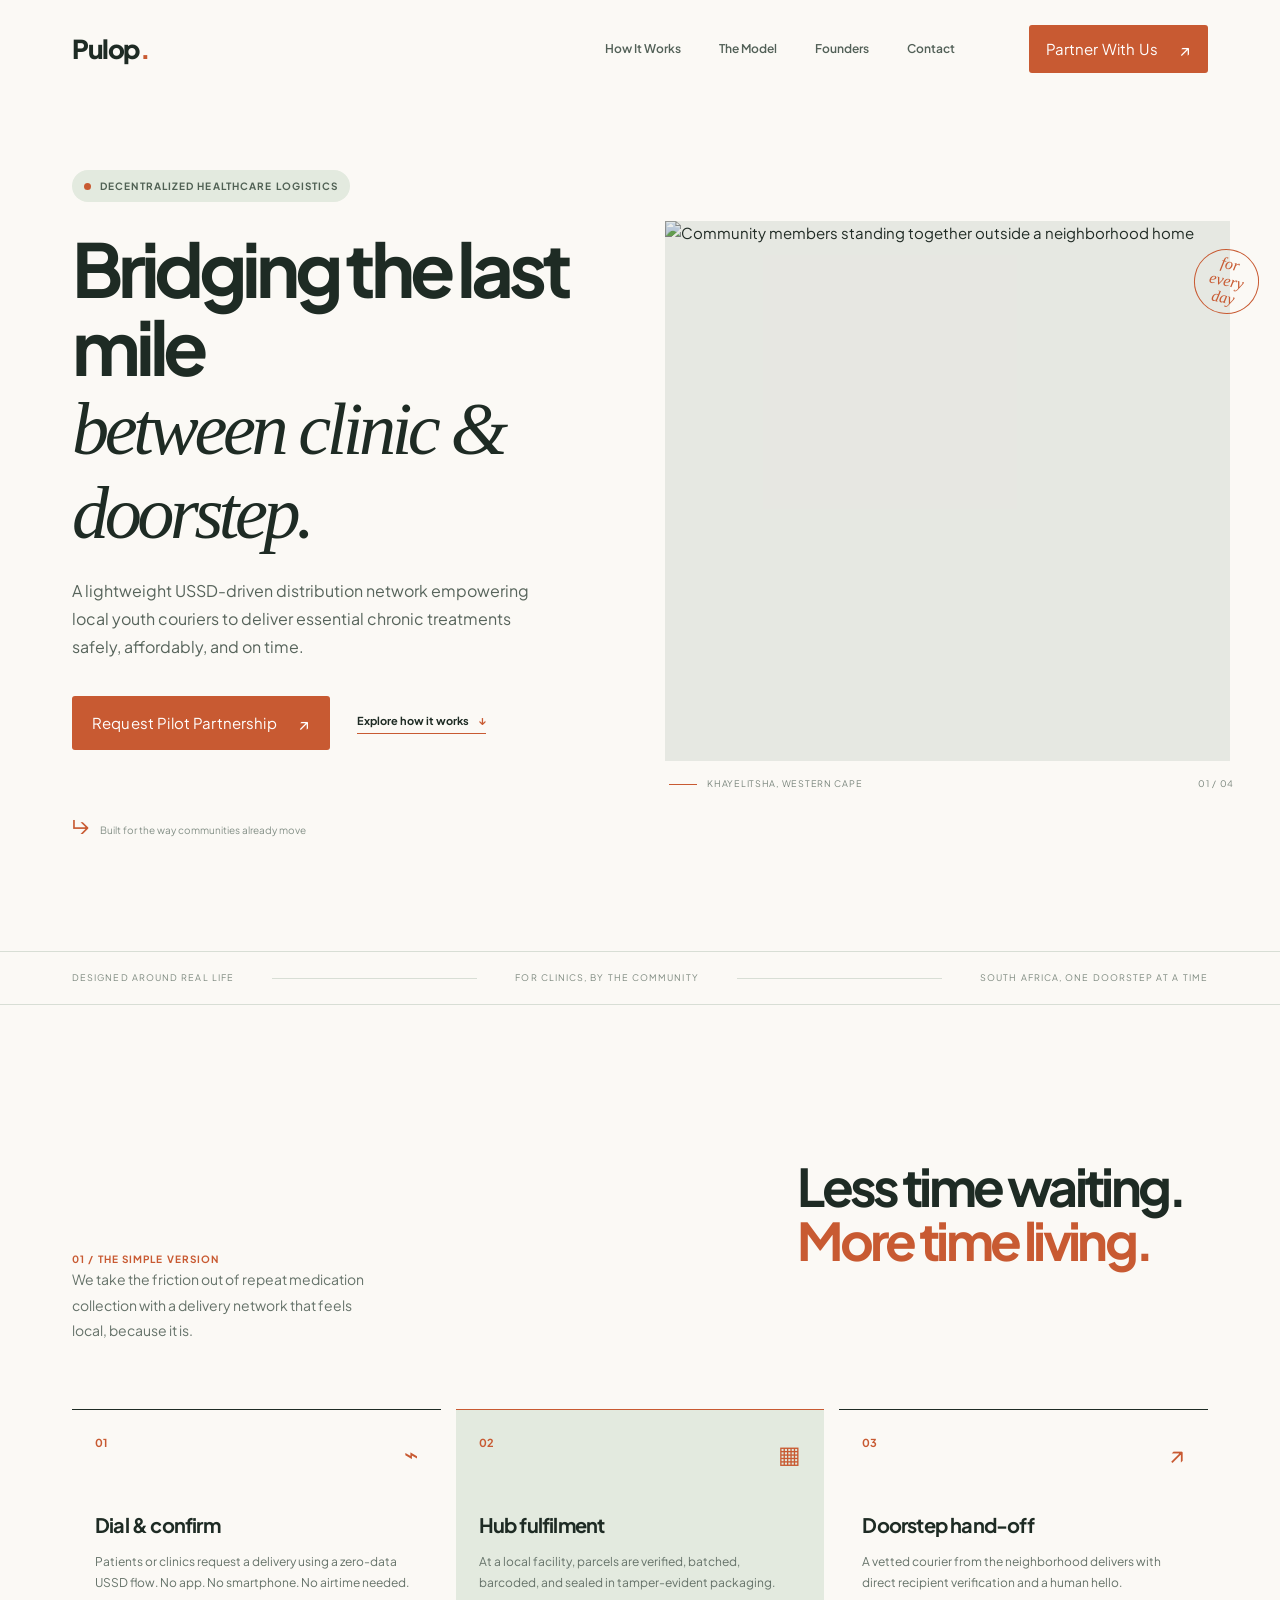
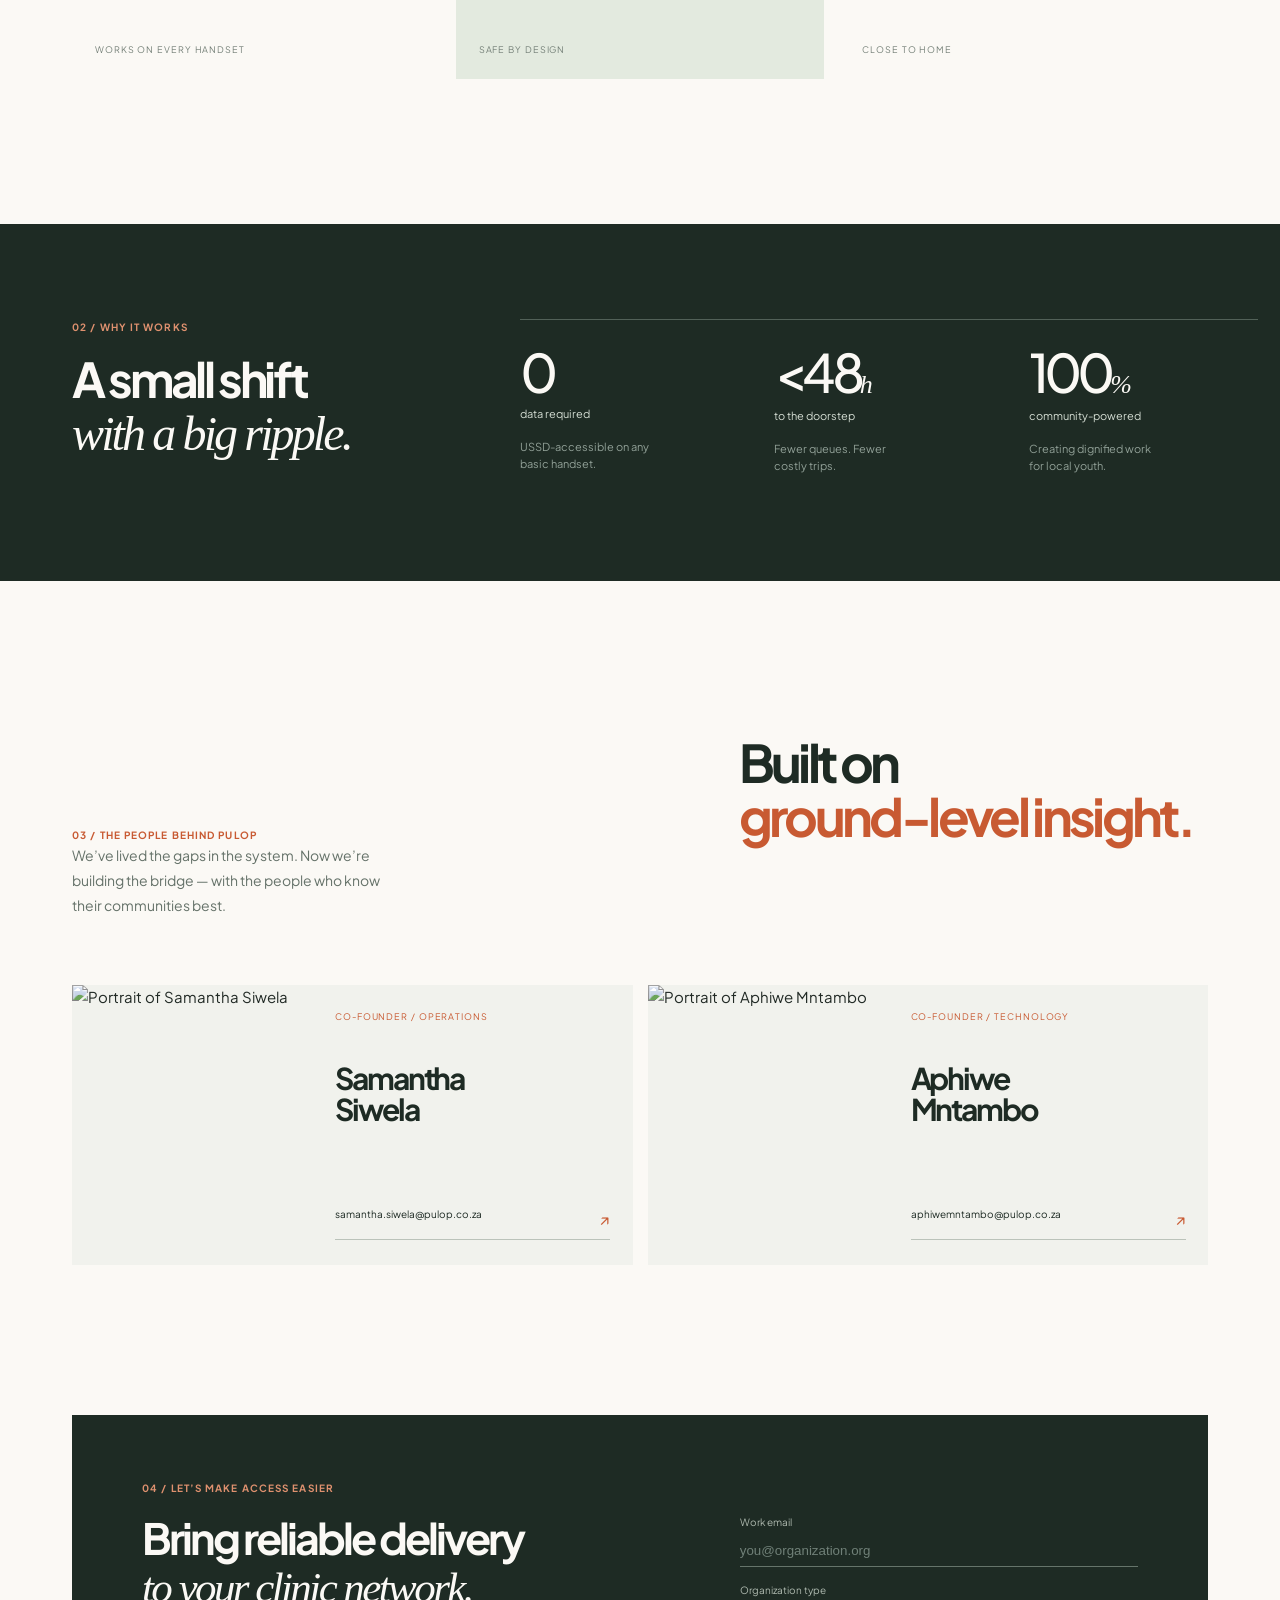
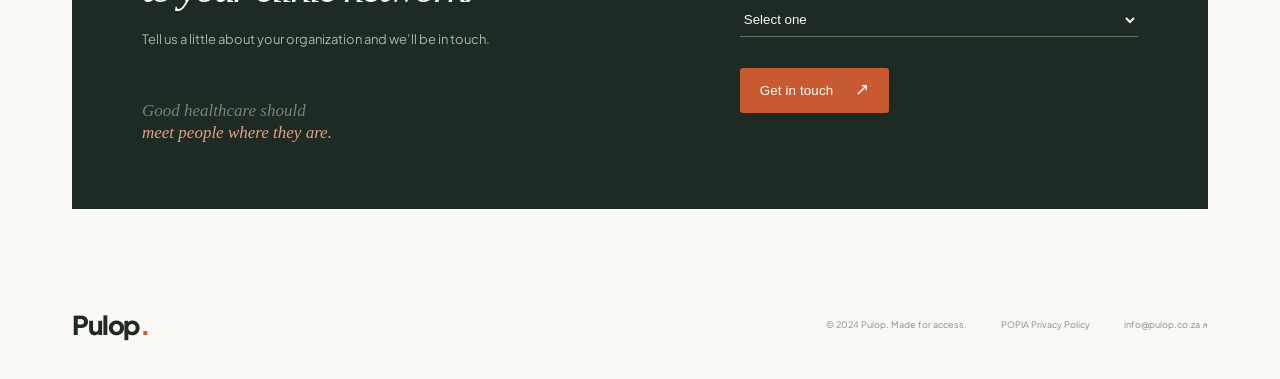
==== index.html @ a61b724c "Add initial HTML, CSS, and JavaScript files for Pulop website" ====
<!doctype html>
<html lang="en">
  <head>
    <meta charset="UTF-8" />
    <meta name="viewport" content="width=device-width, initial-scale=1.0" />
    <meta
      name="description"
      content="Pulop connects clinics and communities with dependable, dignified chronic medication delivery."
    />
    <title>Pulop — Healthcare, all the way home</title>
    <link rel="preconnect" href="https://fonts.googleapis.com" />
    <link rel="preconnect" href="https://fonts.gstatic.com" crossorigin />
    <link
      href="https://fonts.googleapis.com/css2?family=Plus+Jakarta+Sans:wght@400;500;600;700;800&display=swap"
      rel="stylesheet"
    />
    <link rel="stylesheet" href="styles.css" />
    <script src="script.js" defer></script>
  </head>
  <body>
    <header class="site-header">
      <nav class="nav container" aria-label="Main navigation">
        <a class="wordmark" href="#" aria-label="Pulop home">Pulop<span>.</span></a>
        <button class="menu-toggle" type="button" aria-expanded="false" aria-controls="main-menu">
          <span></span><span></span><span></span>
          <span class="sr-only">Open menu</span>
        </button>
        <div class="nav-menu" id="main-menu">
          <div class="nav-links">
            <a href="#how-it-works">How It Works</a>
            <a href="#model">The Model</a>
            <a href="#founders">Founders</a>
            <a href="#contact">Contact</a>
          </div>
          <a class="button button-small" href="#contact">Partner With Us <span aria-hidden="true">↗</span></a>
        </div>
      </nav>
    </header>

    <main>
      <section class="hero container">
        <div class="hero-copy">
          <div class="eyebrow"><span class="eyebrow-dot"></span> Decentralized healthcare logistics</div>
          <h1>Bridging the last mile<br /><em>between clinic &amp; doorstep.</em></h1>
          <p class="hero-lede">
            A lightweight USSD-driven distribution network empowering local youth couriers to deliver essential chronic treatments safely, affordably, and on time.
          </p>
          <div class="hero-actions">
            <a class="button" href="#contact">Request Pilot Partnership <span aria-hidden="true">↗</span></a>
            <a class="text-link" href="#how-it-works">Explore how it works <span aria-hidden="true">↓</span></a>
          </div>
          <div class="hero-note"><span class="hand-drawn-arrow">↳</span> Built for the way communities already move</div>
        </div>
        <div class="hero-image-wrap">
          <div class="hero-image">
            <img
              src="https://images.unsplash.com/photo-1532629345422-7515f3d16bb6?auto=format&fit=crop&w=1200&q=85"
              alt="Community members standing together outside a neighborhood home"
            />
          </div>
          <div class="image-caption"><span class="caption-line"></span> Khayelitsha, Western Cape <span>01 / 04</span></div>
          <div class="stamp" aria-hidden="true">for<br />every<br />day</div>
        </div>
      </section>

      <section class="trust-strip">
        <div class="container trust-inner">
          <span>Designed around real life</span>
          <div class="trust-rule"></div>
          <span>For clinics, by the community</span>
          <div class="trust-rule"></div>
          <span>South Africa, one doorstep at a time</span>
        </div>
      </section>

      <section class="section container" id="how-it-works">
        <div class="section-heading">
          <div class="section-kicker">01 / The simple version</div>
          <h2>Less time waiting.<br /><span>More time living.</span></h2>
          <p>We take the friction out of repeat medication collection with a delivery network that feels local, because it is.</p>
        </div>
        <div class="steps">
          <article class="step-card">
            <div class="step-top"><span class="step-number">01</span><span class="step-symbol">⌁</span></div>
            <h3>Dial &amp; confirm</h3>
            <p>Patients or clinics request a delivery using a zero-data USSD flow. No app. No smartphone. No airtime needed.</p>
            <div class="step-foot">Works on every handset</div>
          </article>
          <article class="step-card step-card-featured">
            <div class="step-top"><span class="step-number">02</span><span class="step-symbol">▦</span></div>
            <h3>Hub fulfilment</h3>
            <p>At a local facility, parcels are verified, batched, barcoded, and sealed in tamper-evident packaging.</p>
            <div class="step-foot">Safe by design</div>
          </article>
          <article class="step-card">
            <div class="step-top"><span class="step-number">03</span><span class="step-symbol">↗</span></div>
            <h3>Doorstep hand-off</h3>
            <p>A vetted courier from the neighborhood delivers with direct recipient verification and a human hello.</p>
            <div class="step-foot">Close to home</div>
          </article>
        </div>
      </section>

      <section class="model-band" id="model">
        <div class="container model-grid">
          <div>
            <div class="section-kicker light-kicker">02 / Why it works</div>
            <h2>A small shift<br /><em>with a big ripple.</em></h2>
          </div>
          <div class="metrics">
            <div class="metric"><strong>0</strong><span>data required</span><p>USSD-accessible on any basic handset.</p></div>
            <div class="metric"><strong>&lt;48<span>h</span></strong><span>to the doorstep</span><p>Fewer queues. Fewer costly trips.</p></div>
            <div class="metric"><strong>100<span>%</span></strong><span>community-powered</span><p>Creating dignified work for local youth.</p></div>
          </div>
        </div>
      </section>

      <section class="section container founders" id="founders">
        <div class="section-heading founders-heading">
          <div class="section-kicker">03 / The people behind Pulop</div>
          <h2>Built on<br /><span>ground-level insight.</span></h2>
          <p>We’ve lived the gaps in the system. Now we’re building the bridge — with the people who know their communities best.</p>
        </div>
        <div class="founder-grid">
          <article class="founder-card">
            <div class="founder-photo"><img src="https://images.unsplash.com/photo-1531123897727-8f129e1688ce?auto=format&fit=crop&w=700&q=85" alt="Portrait of Samantha Siwela" /></div>
            <div class="founder-info"><span class="founder-role">Co-founder / Operations</span><h3>Samantha<br />Siwela</h3><a href="mailto:samantha.siwela@pulop.co.za">samantha.siwela@pulop.co.za <span>↗</span></a></div>
          </article>
          <article class="founder-card">
            <div class="founder-photo"><img src="https://images.unsplash.com/photo-1500648767791-00dcc994a43e?auto=format&fit=crop&w=700&q=85" alt="Portrait of Aphiwe Mntambo" /></div>
            <div class="founder-info"><span class="founder-role">Co-founder / Technology</span><h3>Aphiwe<br />Mntambo</h3><a href="mailto:aphiwemntambo@pulop.co.za">aphiwemntambo@pulop.co.za <span>↗</span></a></div>
          </article>
        </div>
      </section>

      <section class="contact-wrap container" id="contact">
        <div class="contact-card">
          <div class="contact-copy"><div class="section-kicker light-kicker">04 / Let’s make access easier</div><h2>Bring reliable delivery<br /><em>to your clinic network.</em></h2><p>Tell us a little about your organization and we’ll be in touch.</p><div class="contact-aside">Good healthcare should<br /><span>meet people where they are.</span></div></div>
          <form class="inquiry-form">
            <label for="email">Work email</label><input id="email" type="email" placeholder="you@organization.org" required />
            <label for="organization">Organization type</label><select id="organization" required><option value="" disabled selected>Select one</option><option>Public Clinic</option><option>NGO</option><option>Logistics Partner</option></select>
            <button class="button button-light" type="submit">Get in touch <span aria-hidden="true">↗</span></button>
            <p class="form-message" role="status"></p>
          </form>
        </div>
      </section>
    </main>

    <footer class="footer container"><a class="wordmark" href="#">Pulop<span>.</span></a><span>© 2024 Pulop. Made for access.</span><a href="#">POPIA Privacy Policy</a><a href="mailto:info@pulop.co.za">info@pulop.co.za <span aria-hidden="true">↗</span></a></footer>
  </body>
</html>
---- styles.css ----
:root{--linen:#fbf9f5;--forest:#1e2b24;--terracotta:#c85a32;--sage:#e3eadf;--line:#d8ded5;--muted:#657269}*{box-sizing:border-box}html{scroll-behavior:smooth}body{margin:0;background:var(--linen);color:var(--forest);font-family:"Plus Jakarta Sans",sans-serif;font-size:15px;line-height:1.6}a{color:inherit;text-decoration:none}.container{max-width:1200px;margin:auto;padding-left:32px;padding-right:32px}.site-header{padding:25px 0}.nav{display:flex;align-items:center;justify-content:space-between}.wordmark{font-size:26px;font-weight:800;letter-spacing:-1.5px}.wordmark span{color:var(--terracotta)}.nav-menu{display:flex;align-items:center;gap:74px}.nav-links{display:flex;gap:38px;color:#526057;font-size:12px;font-weight:600}.nav-links a:hover,.text-link:hover{color:var(--terracotta)}.button{display:inline-flex;align-items:center;gap:22px;background:var(--terracotta);color:white;border:0;border-radius:3px;padding:15px 20px;font:600 11px inherit;letter-spacing:.01em;cursor:pointer}.button span{font-size:17px;line-height:0}.button-small{padding:12px 17px}.menu-toggle{display:none;background:0;border:0}.hero{display:grid;grid-template-columns:48% 52%;padding-top:72px;padding-bottom:108px;gap:48px;align-items:center}.eyebrow,.section-kicker{color:var(--terracotta);font-size:10px;font-weight:700;letter-spacing:.11em;text-transform:uppercase}.eyebrow{display:inline-flex;align-items:center;gap:9px;background:var(--sage);padding:8px 12px;border-radius:30px;color:#506154}.eyebrow-dot{width:7px;height:7px;background:var(--terracotta);border-radius:50%}h1,h2,h3,p{margin-top:0}h1{font-size:clamp(48px,5.8vw,78px);line-height:1.05;letter-spacing:-.07em;margin:27px 0 24px;font-weight:700}h1 em,h2 em{font-family:Georgia,serif;font-weight:400;letter-spacing:-.06em}.hero-lede{max-width:480px;color:#57645b;font-size:16px;line-height:1.75}.hero-actions{display:flex;align-items:center;gap:27px;margin-top:35px}.text-link{font-size:11px;font-weight:700;border-bottom:1px solid var(--terracotta);padding-bottom:3px}.text-link span{color:var(--terracotta);margin-left:7px}.hero-note{font-size:10px;color:#849087;margin-top:58px}.hand-drawn-arrow{color:var(--terracotta);font-size:22px;margin-right:8px}.hero-image-wrap{position:relative;padding:0 26px 30px 0}.hero-image{height:540px;overflow:hidden}.hero-image img{height:100%;width:100%;object-fit:cover;filter:saturate(.7)}.hero-image:after{content:"";position:absolute;inset:0 26px 30px 0;background:rgba(27,54,36,.09)}.image-caption{position:absolute;bottom:0;left:4px;right:22px;display:flex;align-items:center;gap:10px;font-size:9px;text-transform:uppercase;letter-spacing:.08em;color:#79857c}.image-caption span:last-child{margin-left:auto}.caption-line{width:28px;height:1px;background:var(--terracotta)}.stamp{position:absolute;right:-3px;top:28px;color:var(--terracotta);font:italic 16px Georgia;line-height:1.05;border:1px solid var(--terracotta);border-radius:50%;width:65px;height:65px;display:grid;place-content:center;text-align:center;transform:rotate(12deg)}.trust-strip{border-top:1px solid var(--line);border-bottom:1px solid var(--line);padding:19px 0;color:#7d897f;font-size:9px;text-transform:uppercase;letter-spacing:.12em}.trust-inner{display:flex;justify-content:space-between;align-items:center}.trust-rule{height:1px;background:var(--line);width:18%}.section{padding-top:140px;padding-bottom:145px}.section-heading{display:grid;grid-template-columns:1.1fr .7fr;column-gap:80px;align-items:end;margin-bottom:66px}.section-heading h2{font-size:52px;letter-spacing:-.07em;line-height:1.04;margin:14px 0 0}.section-heading h2 span{color:var(--terracotta)}.section-heading p{color:var(--muted);font-size:14px;line-height:1.8;max-width:310px;margin:0}.steps{display:grid;grid-template-columns:repeat(3,1fr);gap:15px}.step-card{border-top:1px solid var(--forest);padding:24px 23px 22px;min-height:270px;display:flex;flex-direction:column}.step-card-featured{background:var(--sage);border-top-color:var(--terracotta)}.step-top{display:flex;justify-content:space-between;color:var(--terracotta);font-size:11px;font-weight:700}.step-symbol{font-size:24px;font-weight:400}.step-card h3{font-size:20px;letter-spacing:-.04em;margin:37px 0 11px}.step-card p{font-size:12px;color:var(--muted);line-height:1.7;margin-bottom:20px}.step-foot{font-size:9px;text-transform:uppercase;letter-spacing:.1em;color:#758078;margin-top:auto}.model-band{background:var(--forest);color:var(--linen);padding:95px 0}.model-grid{display:grid;grid-template-columns:35% 65%;gap:50px}.light-kicker{color:#df916f}.model-band h2{font-size:48px;line-height:1.08;letter-spacing:-.07em;margin:18px 0}.metrics{display:grid;grid-template-columns:repeat(3,1fr);gap:25px;border-top:1px solid #526158;padding-top:25px}.metric strong{display:block;font-size:53px;letter-spacing:-.09em;line-height:1;font-weight:500}.metric strong span{font:italic 26px Georgia;letter-spacing:-.02em}.metric>span{display:block;color:#d4ddd3;font-size:11px;margin-top:7px}.metric p{color:#91a097;font-size:11px;line-height:1.6;max-width:135px;margin-top:15px}.founders{padding-bottom:150px}.founders-heading{grid-template-columns:1fr .8fr}.founder-grid{display:grid;grid-template-columns:repeat(2,1fr);gap:15px}.founder-card{display:grid;grid-template-columns:43% 57%;background:#f1f2ed;min-height:280px}.founder-photo{overflow:hidden}.founder-photo img{width:100%;height:100%;object-fit:cover;filter:saturate(.65)}.founder-info{padding:25px 22px;display:flex;flex-direction:column}.founder-role{font-size:9px;text-transform:uppercase;letter-spacing:.1em;color:var(--terracotta)}.founder-info h3{font-size:30px;line-height:1.05;letter-spacing:-.07em;margin:39px 0 auto}.founder-info a{font-size:10px;border-bottom:1px solid #bbc3ba;padding-bottom:7px;display:flex;justify-content:space-between}.founder-info a span{color:var(--terracotta);font-size:16px}.contact-wrap{padding-bottom:95px}.contact-card{background:var(--forest);color:var(--linen);display:grid;grid-template-columns:55% 45%;padding:65px 70px}.contact-copy h2{font-size:43px;line-height:1.1;letter-spacing:-.07em;margin:18px 0}.contact-copy p{color:#a9b6ab;font-size:13px}.contact-aside{color:#74847a;font:italic 17px Georgia;line-height:1.3;margin-top:50px}.contact-aside span{color:#e4a183}.inquiry-form{display:flex;flex-direction:column;justify-content:center;padding-left:50px}.inquiry-form label{font-size:10px;color:#aeb9af;margin:15px 0 5px}.inquiry-form input,.inquiry-form select{background:transparent;border:0;border-bottom:1px solid #65746a;color:var(--linen);padding:8px 0;font:13px inherit;border-radius:0;outline:0}.inquiry-form select option{color:var(--forest)}.inquiry-form input::placeholder{color:#708078}.button-light{margin-top:31px;align-self:flex-start}.form-message{font-size:11px;color:#d99a7c;margin:12px 0 0}.footer{padding:0 32px 33px;display:flex;align-items:center;gap:34px;color:#839087;font-size:9px}.footer .wordmark{color:var(--forest);margin-right:auto}.footer a:hover{color:var(--terracotta)}.sr-only{position:absolute;width:1px;height:1px;overflow:hidden;clip:rect(0,0,0,0)}
@media(max-width:800px){.container{padding-left:20px;padding-right:20px}.site-header{padding:18px 0}.menu-toggle{display:flex;flex-direction:column;gap:4px;padding:8px}.menu-toggle span:not(.sr-only){display:block;width:22px;height:1px;background:var(--forest)}.nav-menu{display:none;position:absolute;z-index:4;top:65px;left:15px;right:15px;background:var(--linen);border:1px solid var(--line);padding:22px;flex-direction:column;align-items:stretch;gap:20px;box-shadow:0 10px 25px #1e2b2412}.nav-menu.open{display:flex}.nav-links{flex-direction:column;gap:14px}.hero{display:flex;flex-direction:column;padding-top:45px;padding-bottom:75px;gap:45px}.hero-copy{width:100%}h1{font-size:52px}.hero-image-wrap{width:100%;padding-right:15px}.hero-image{height:410px}.hero-image:after{right:15px}.stamp{right:-1px}.trust-inner{gap:12px;align-items:flex-start}.trust-inner span{font-size:8px;line-height:1.35}.trust-rule{width:10%;margin-top:6px}.section{padding-top:85px;padding-bottom:90px}.section-heading,.founders-heading{display:block;margin-bottom:42px}.section-heading h2{font-size:43px;margin-bottom:22px}.section-heading p{max-width:420px}.steps,.founder-grid{grid-template-columns:1fr}.step-card{min-height:235px}.model-band{padding:70px 0}.model-grid{display:block}.metrics{margin-top:50px;gap:13px}.metric strong{font-size:38px}.metric p{font-size:10px}.contact-card{display:block;padding:42px 25px}.contact-copy h2{font-size:37px}.contact-aside{margin-top:35px}.inquiry-form{padding:35px 0 0}.footer{padding-bottom:25px;flex-wrap:wrap;gap:12px}.footer .wordmark{width:100%;margin-right:0}.footer span{order:3;width:100%}}
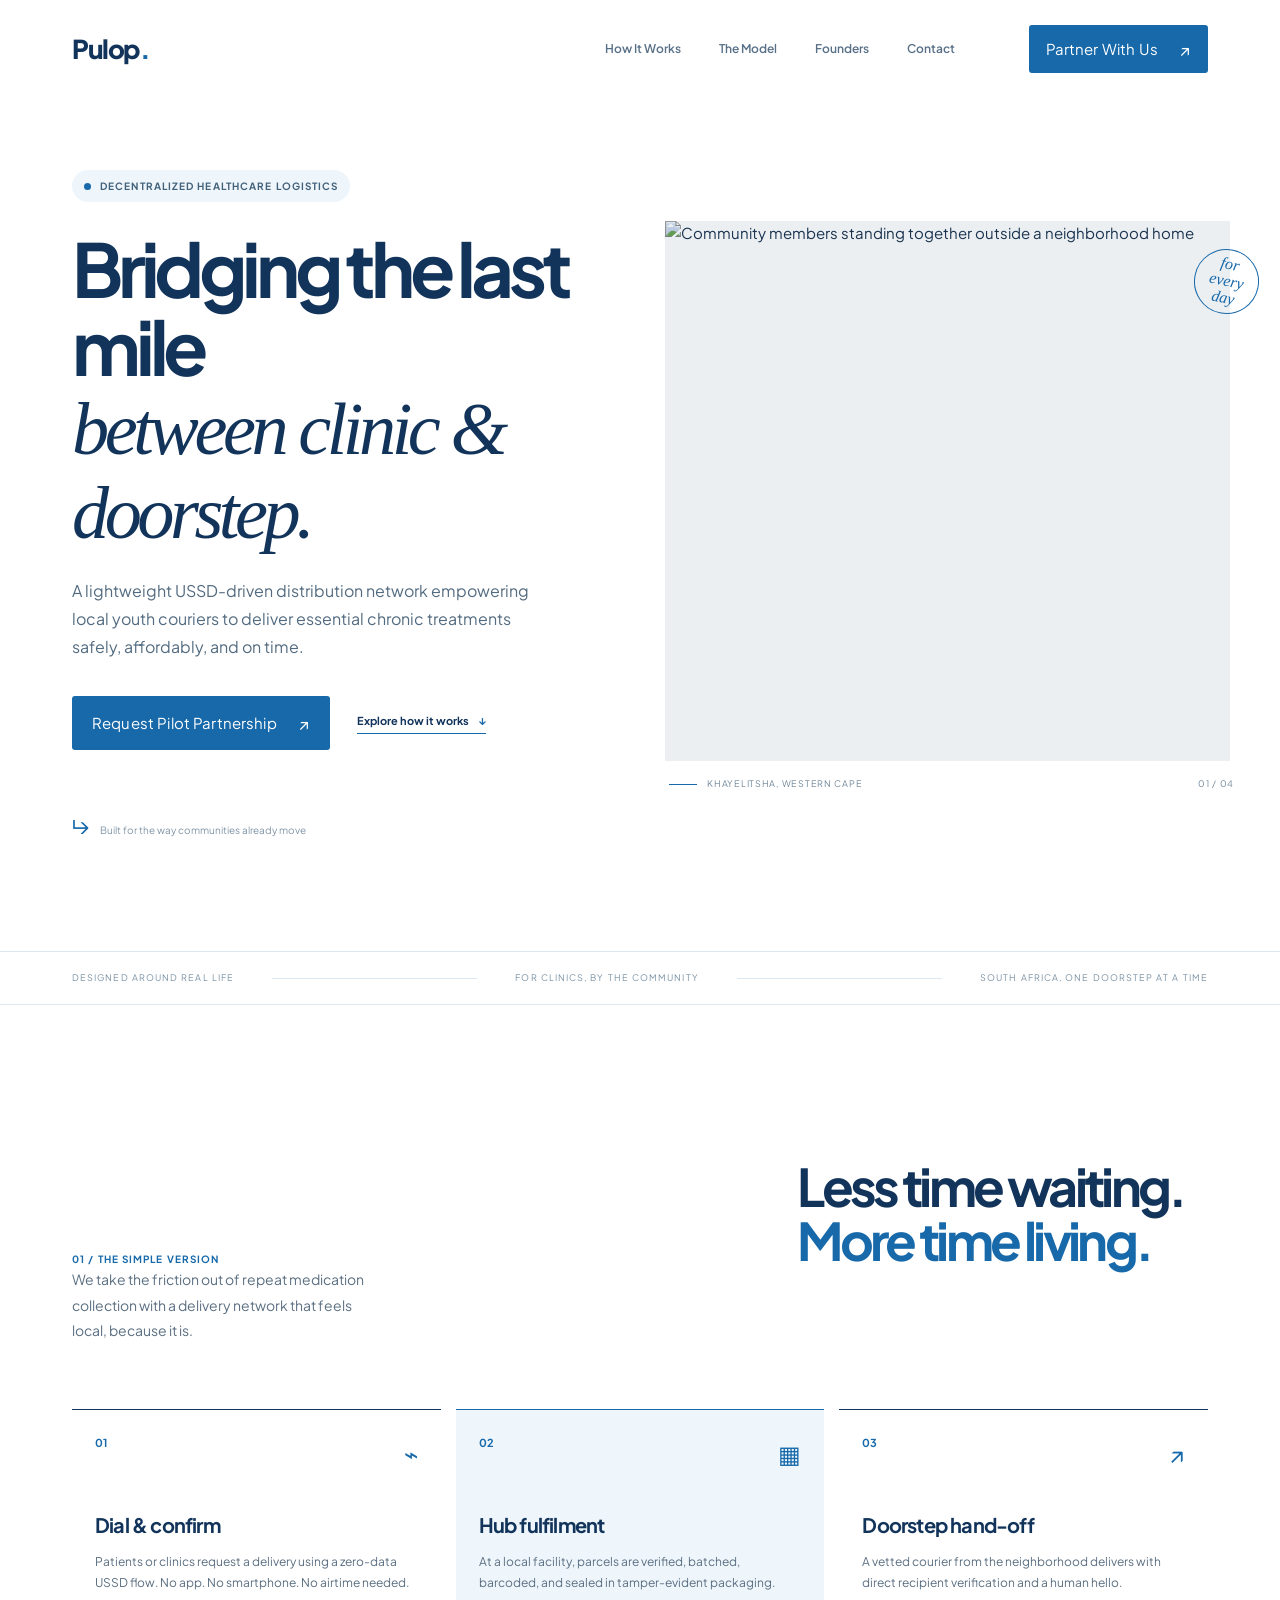
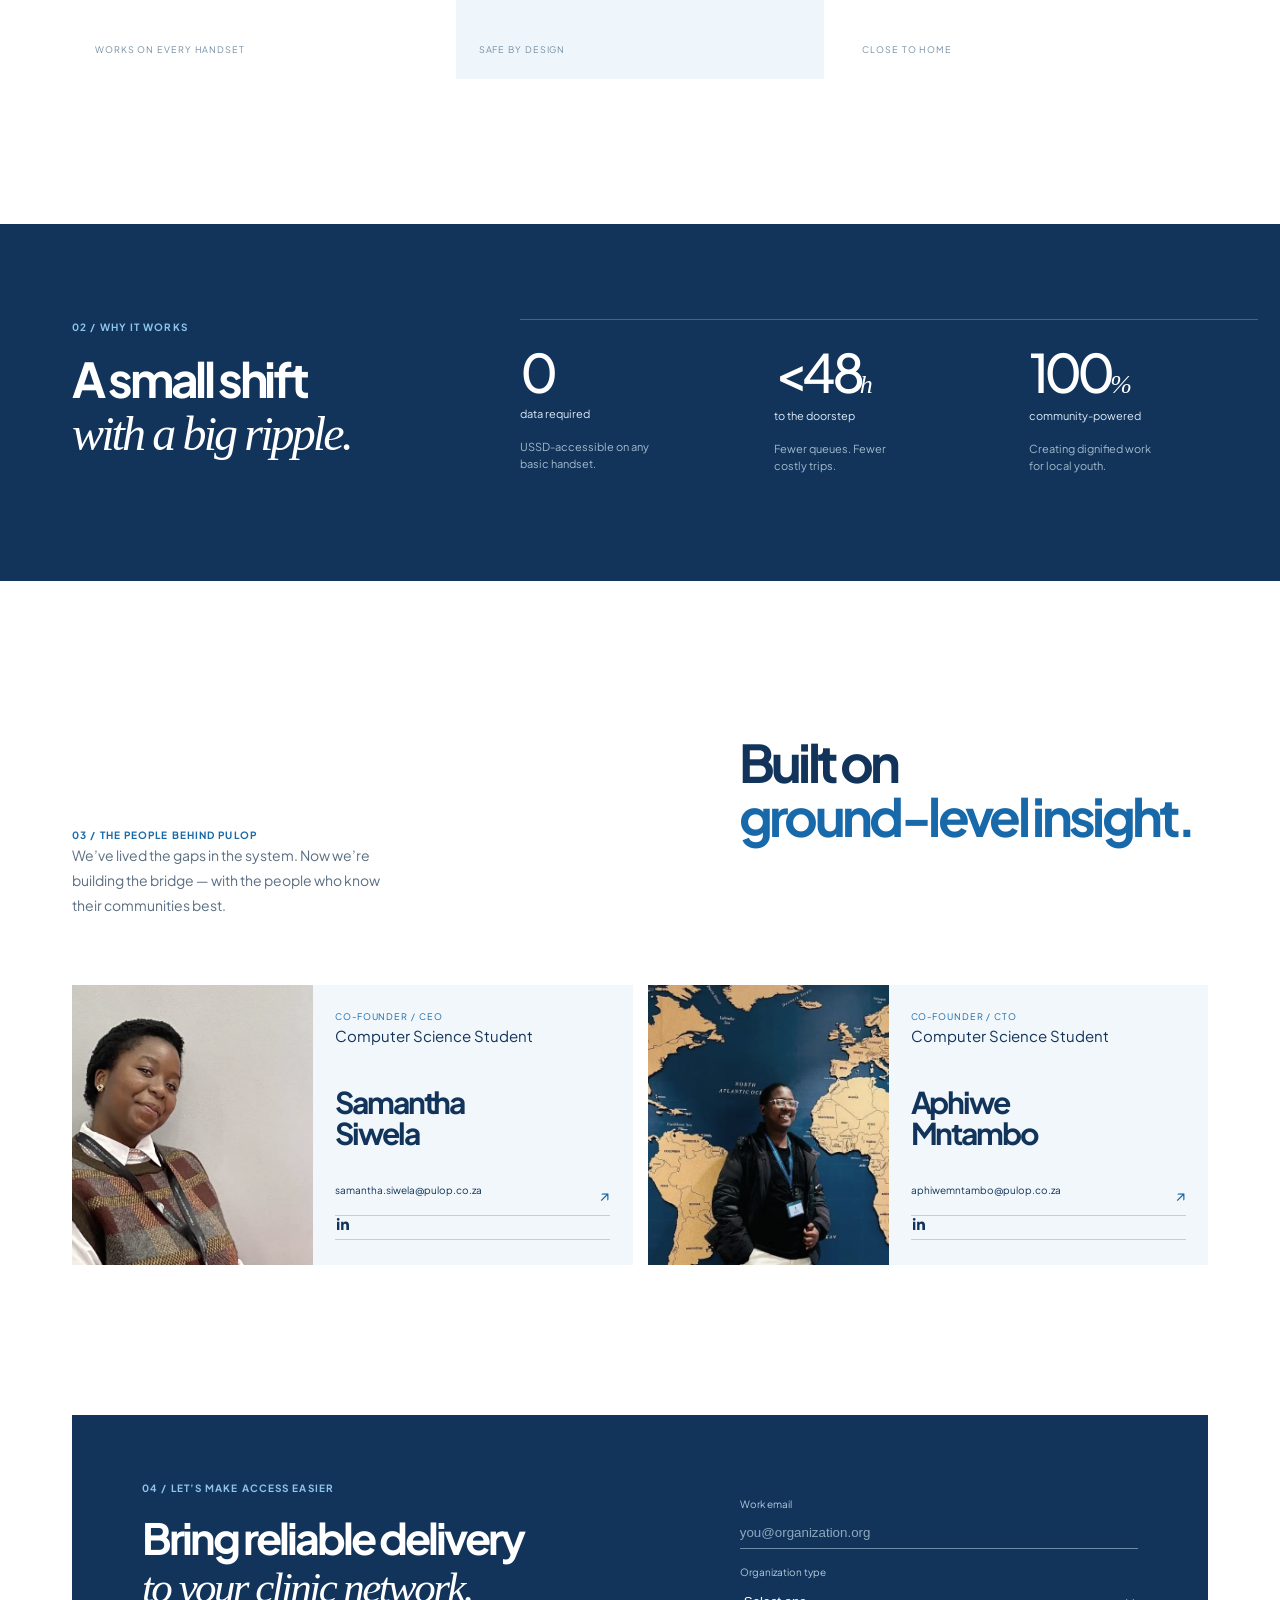
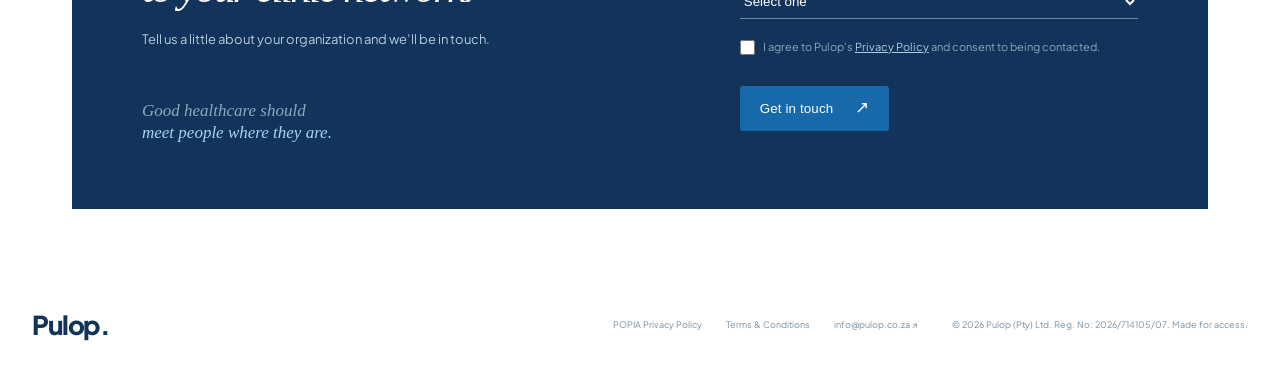
==== commit 47eb266c: "Add Privacy Policy and Terms & Conditions pages with associated styles - Created privacy.html and te" ====
--- a/index.html
+++ b/index.html
@@ -123,12 +123,45 @@
         </div>
         <div class="founder-grid">
           <article class="founder-card">
-            <div class="founder-photo"><img src="https://images.unsplash.com/photo-1531123897727-8f129e1688ce?auto=format&fit=crop&w=700&q=85" alt="Portrait of Samantha Siwela" /></div>
-            <div class="founder-info"><span class="founder-role">Co-founder / Operations</span><h3>Samantha<br />Siwela</h3><a href="mailto:samantha.siwela@pulop.co.za">samantha.siwela@pulop.co.za <span>↗</span></a></div>
-          </article>
+            <div class="founder-photo">
+              <img src="assets/sammy.webp" alt="Portrait of Samantha Siwela" loading="lazy" />
+            </div>
+            <div class="founder-info">
+              <span class="founder-role">Co-Founder / CEO</span>
+              <span class="founder-study">Computer Science Student</span>
+              <h3>Samantha<br />Siwela</h3>
+              <div class="founder-contact">
+                <a href="mailto:samantha.siwela@pulop.co.za">
+                  samantha.siwela@pulop.co.za <span>↗</span>
+                </a>
+                <a href="https://www.linkedin.com/in/samantha-siwela?utm_source=share_via&utm_content=profile&utm_medium=member_android" aria-label="Samantha Siwela on LinkedIn">
+                  <svg viewBox="0 0 24 24" aria-hidden="true">
+                    <path d="M6.5 8.5H3V21h3.5V8.5ZM4.75 3A2.05 2.05 0 1 0 4.75 7.1 2.05 2.05 0 0 0 4.75 3ZM21 13.85c0-3.76-2-5.51-4.67-5.51a4.05 4.05 0 0 0-3.63 2v-1.84H9.2V21h3.5v-6.18c0-1.63.3-3.2 2.32-3.2 1.99 0 2.02 1.86 2.02 3.3V21H21v-7.15Z" />
+                  </svg>
+                </a>
+              </div>
+            </div>
+          </article>
+
           <article class="founder-card">
-            <div class="founder-photo"><img src="https://images.unsplash.com/photo-1500648767791-00dcc994a43e?auto=format&fit=crop&w=700&q=85" alt="Portrait of Aphiwe Mntambo" /></div>
-            <div class="founder-info"><span class="founder-role">Co-founder / Technology</span><h3>Aphiwe<br />Mntambo</h3><a href="mailto:aphiwemntambo@pulop.co.za">aphiwemntambo@pulop.co.za <span>↗</span></a></div>
+            <div class="founder-photo">
+              <img src="assets/aphiwe.webp" alt="Portrait of Aphiwe Mntambo" loading="lazy" />
+            </div>
+            <div class="founder-info">
+              <span class="founder-role">Co-Founder / CTO</span>
+              <span class="founder-study">Computer Science Student</span>
+              <h3>Aphiwe<br />Mntambo</h3>
+              <div class="founder-contact">
+                <a href="mailto:aphiwemntambo@pulop.co.za">
+                  aphiwemntambo@pulop.co.za <span>↗</span>
+                </a>
+                <a href="https://www.linkedin.com/in/aphiwe-mntambo-286724374?utm_source=share_via&utm_content=profile&utm_medium=member_android" aria-label="Aphiwe Mntambo on LinkedIn">
+                  <svg viewBox="0 0 24 24" aria-hidden="true">
+                    <path d="M6.5 8.5H3V21h3.5V8.5ZM4.75 3A2.05 2.05 0 1 0 4.75 7.1 2.05 2.05 0 0 0 4.75 3ZM21 13.85c0-3.76-2-5.51-4.67-5.51a4.05 4.05 0 0 0-3.63 2v-1.84H9.2V21h3.5v-6.18c0-1.63.3-3.2 2.32-3.2 1.99 0 2.02 1.86 2.02 3.3V21H21v-7.15Z" />
+                  </svg>
+                </a>
+              </div>
+            </div>
           </article>
         </div>
       </section>
@@ -136,16 +169,40 @@
       <section class="contact-wrap container" id="contact">
         <div class="contact-card">
           <div class="contact-copy"><div class="section-kicker light-kicker">04 / Let’s make access easier</div><h2>Bring reliable delivery<br /><em>to your clinic network.</em></h2><p>Tell us a little about your organization and we’ll be in touch.</p><div class="contact-aside">Good healthcare should<br /><span>meet people where they are.</span></div></div>
-          <form class="inquiry-form">
-            <label for="email">Work email</label><input id="email" type="email" placeholder="you@organization.org" required />
-            <label for="organization">Organization type</label><select id="organization" required><option value="" disabled selected>Select one</option><option>Public Clinic</option><option>NGO</option><option>Logistics Partner</option></select>
-            <button class="button button-light" type="submit">Get in touch <span aria-hidden="true">↗</span></button>
-            <p class="form-message" role="status"></p>
-          </form>
+          <form class="inquiry-form" name="partnership-inquiry" data-netlify="true">
+  <label for="email">Work email</label>
+  <!-- ADDED: name="email" -->
+  <input id="email" name="email" type="email" placeholder="you@organization.org" required />
+  
+  <label for="organization">Organization type</label>
+  <!-- ADDED: name="organization" -->
+  <select id="organization" name="organization" required>
+    <option value="" disabled selected>Select one</option>
+    <option value="Public Clinic">Public Clinic</option>
+    <option value="NGO">NGO</option>
+    <option value="Logistics Partner">Logistics Partner</option>
+  </select>
+  
+  <div class="consent-wrapper">
+    <input type="checkbox" id="privacy-consent" name="privacy-consent" required />
+    <label for="privacy-consent">I agree to Pulop's <a href="privacy.html">Privacy Policy</a> and consent to being contacted.</label>
+  </div>
+  
+  <button class="button button-light" type="submit">Get in touch <span aria-hidden="true">↗</span></button>
+  <p class="form-message" role="status"></p>
+</form>
         </div>
       </section>
     </main>
 
-    <footer class="footer container"><a class="wordmark" href="#">Pulop<span>.</span></a><span>© 2024 Pulop. Made for access.</span><a href="#">POPIA Privacy Policy</a><a href="mailto:info@pulop.co.za">info@pulop.co.za <span aria-hidden="true">↗</span></a></footer>
+    <footer class="footer">
+      <div class="footer-brand">Pulop.</div>
+      <div class="footer-links">
+        <a href="privacy.html">POPIA Privacy Policy</a>
+        <a href="terms.html">Terms &amp; Conditions</a>
+        <a href="mailto:info@pulop.co.za">info@pulop.co.za ↗</a>
+      </div>
+      <p class="footer-legal">&copy; 2026 Pulop (Pty) Ltd. Reg. No: 2026/714105/07. Made for access.</p>
+    </footer>
   </body>
 </html>
--- a/styles.css
+++ b/styles.css
@@ -1,2 +1,15 @@
-:root{--linen:#fbf9f5;--forest:#1e2b24;--terracotta:#c85a32;--sage:#e3eadf;--line:#d8ded5;--muted:#657269}*{box-sizing:border-box}html{scroll-behavior:smooth}body{margin:0;background:var(--linen);color:var(--forest);font-family:"Plus Jakarta Sans",sans-serif;font-size:15px;line-height:1.6}a{color:inherit;text-decoration:none}.container{max-width:1200px;margin:auto;padding-left:32px;padding-right:32px}.site-header{padding:25px 0}.nav{display:flex;align-items:center;justify-content:space-between}.wordmark{font-size:26px;font-weight:800;letter-spacing:-1.5px}.wordmark span{color:var(--terracotta)}.nav-menu{display:flex;align-items:center;gap:74px}.nav-links{display:flex;gap:38px;color:#526057;font-size:12px;font-weight:600}.nav-links a:hover,.text-link:hover{color:var(--terracotta)}.button{display:inline-flex;align-items:center;gap:22px;background:var(--terracotta);color:white;border:0;border-radius:3px;padding:15px 20px;font:600 11px inherit;letter-spacing:.01em;cursor:pointer}.button span{font-size:17px;line-height:0}.button-small{padding:12px 17px}.menu-toggle{display:none;background:0;border:0}.hero{display:grid;grid-template-columns:48% 52%;padding-top:72px;padding-bottom:108px;gap:48px;align-items:center}.eyebrow,.section-kicker{color:var(--terracotta);font-size:10px;font-weight:700;letter-spacing:.11em;text-transform:uppercase}.eyebrow{display:inline-flex;align-items:center;gap:9px;background:var(--sage);padding:8px 12px;border-radius:30px;color:#506154}.eyebrow-dot{width:7px;height:7px;background:var(--terracotta);border-radius:50%}h1,h2,h3,p{margin-top:0}h1{font-size:clamp(48px,5.8vw,78px);line-height:1.05;letter-spacing:-.07em;margin:27px 0 24px;font-weight:700}h1 em,h2 em{font-family:Georgia,serif;font-weight:400;letter-spacing:-.06em}.hero-lede{max-width:480px;color:#57645b;font-size:16px;line-height:1.75}.hero-actions{display:flex;align-items:center;gap:27px;margin-top:35px}.text-link{font-size:11px;font-weight:700;border-bottom:1px solid var(--terracotta);padding-bottom:3px}.text-link span{color:var(--terracotta);margin-left:7px}.hero-note{font-size:10px;color:#849087;margin-top:58px}.hand-drawn-arrow{color:var(--terracotta);font-size:22px;margin-right:8px}.hero-image-wrap{position:relative;padding:0 26px 30px 0}.hero-image{height:540px;overflow:hidden}.hero-image img{height:100%;width:100%;object-fit:cover;filter:saturate(.7)}.hero-image:after{content:"";position:absolute;inset:0 26px 30px 0;background:rgba(27,54,36,.09)}.image-caption{position:absolute;bottom:0;left:4px;right:22px;display:flex;align-items:center;gap:10px;font-size:9px;text-transform:uppercase;letter-spacing:.08em;color:#79857c}.image-caption span:last-child{margin-left:auto}.caption-line{width:28px;height:1px;background:var(--terracotta)}.stamp{position:absolute;right:-3px;top:28px;color:var(--terracotta);font:italic 16px Georgia;line-height:1.05;border:1px solid var(--terracotta);border-radius:50%;width:65px;height:65px;display:grid;place-content:center;text-align:center;transform:rotate(12deg)}.trust-strip{border-top:1px solid var(--line);border-bottom:1px solid var(--line);padding:19px 0;color:#7d897f;font-size:9px;text-transform:uppercase;letter-spacing:.12em}.trust-inner{display:flex;justify-content:space-between;align-items:center}.trust-rule{height:1px;background:var(--line);width:18%}.section{padding-top:140px;padding-bottom:145px}.section-heading{display:grid;grid-template-columns:1.1fr .7fr;column-gap:80px;align-items:end;margin-bottom:66px}.section-heading h2{font-size:52px;letter-spacing:-.07em;line-height:1.04;margin:14px 0 0}.section-heading h2 span{color:var(--terracotta)}.section-heading p{color:var(--muted);font-size:14px;line-height:1.8;max-width:310px;margin:0}.steps{display:grid;grid-template-columns:repeat(3,1fr);gap:15px}.step-card{border-top:1px solid var(--forest);padding:24px 23px 22px;min-height:270px;display:flex;flex-direction:column}.step-card-featured{background:var(--sage);border-top-color:var(--terracotta)}.step-top{display:flex;justify-content:space-between;color:var(--terracotta);font-size:11px;font-weight:700}.step-symbol{font-size:24px;font-weight:400}.step-card h3{font-size:20px;letter-spacing:-.04em;margin:37px 0 11px}.step-card p{font-size:12px;color:var(--muted);line-height:1.7;margin-bottom:20px}.step-foot{font-size:9px;text-transform:uppercase;letter-spacing:.1em;color:#758078;margin-top:auto}.model-band{background:var(--forest);color:var(--linen);padding:95px 0}.model-grid{display:grid;grid-template-columns:35% 65%;gap:50px}.light-kicker{color:#df916f}.model-band h2{font-size:48px;line-height:1.08;letter-spacing:-.07em;margin:18px 0}.metrics{display:grid;grid-template-columns:repeat(3,1fr);gap:25px;border-top:1px solid #526158;padding-top:25px}.metric strong{display:block;font-size:53px;letter-spacing:-.09em;line-height:1;font-weight:500}.metric strong span{font:italic 26px Georgia;letter-spacing:-.02em}.metric>span{display:block;color:#d4ddd3;font-size:11px;margin-top:7px}.metric p{color:#91a097;font-size:11px;line-height:1.6;max-width:135px;margin-top:15px}.founders{padding-bottom:150px}.founders-heading{grid-template-columns:1fr .8fr}.founder-grid{display:grid;grid-template-columns:repeat(2,1fr);gap:15px}.founder-card{display:grid;grid-template-columns:43% 57%;background:#f1f2ed;min-height:280px}.founder-photo{overflow:hidden}.founder-photo img{width:100%;height:100%;object-fit:cover;filter:saturate(.65)}.founder-info{padding:25px 22px;display:flex;flex-direction:column}.founder-role{font-size:9px;text-transform:uppercase;letter-spacing:.1em;color:var(--terracotta)}.founder-info h3{font-size:30px;line-height:1.05;letter-spacing:-.07em;margin:39px 0 auto}.founder-info a{font-size:10px;border-bottom:1px solid #bbc3ba;padding-bottom:7px;display:flex;justify-content:space-between}.founder-info a span{color:var(--terracotta);font-size:16px}.contact-wrap{padding-bottom:95px}.contact-card{background:var(--forest);color:var(--linen);display:grid;grid-template-columns:55% 45%;padding:65px 70px}.contact-copy h2{font-size:43px;line-height:1.1;letter-spacing:-.07em;margin:18px 0}.contact-copy p{color:#a9b6ab;font-size:13px}.contact-aside{color:#74847a;font:italic 17px Georgia;line-height:1.3;margin-top:50px}.contact-aside span{color:#e4a183}.inquiry-form{display:flex;flex-direction:column;justify-content:center;padding-left:50px}.inquiry-form label{font-size:10px;color:#aeb9af;margin:15px 0 5px}.inquiry-form input,.inquiry-form select{background:transparent;border:0;border-bottom:1px solid #65746a;color:var(--linen);padding:8px 0;font:13px inherit;border-radius:0;outline:0}.inquiry-form select option{color:var(--forest)}.inquiry-form input::placeholder{color:#708078}.button-light{margin-top:31px;align-self:flex-start}.form-message{font-size:11px;color:#d99a7c;margin:12px 0 0}.footer{padding:0 32px 33px;display:flex;align-items:center;gap:34px;color:#839087;font-size:9px}.footer .wordmark{color:var(--forest);margin-right:auto}.footer a:hover{color:var(--terracotta)}.sr-only{position:absolute;width:1px;height:1px;overflow:hidden;clip:rect(0,0,0,0)}
-@media(max-width:800px){.container{padding-left:20px;padding-right:20px}.site-header{padding:18px 0}.menu-toggle{display:flex;flex-direction:column;gap:4px;padding:8px}.menu-toggle span:not(.sr-only){display:block;width:22px;height:1px;background:var(--forest)}.nav-menu{display:none;position:absolute;z-index:4;top:65px;left:15px;right:15px;background:var(--linen);border:1px solid var(--line);padding:22px;flex-direction:column;align-items:stretch;gap:20px;box-shadow:0 10px 25px #1e2b2412}.nav-menu.open{display:flex}.nav-links{flex-direction:column;gap:14px}.hero{display:flex;flex-direction:column;padding-top:45px;padding-bottom:75px;gap:45px}.hero-copy{width:100%}h1{font-size:52px}.hero-image-wrap{width:100%;padding-right:15px}.hero-image{height:410px}.hero-image:after{right:15px}.stamp{right:-1px}.trust-inner{gap:12px;align-items:flex-start}.trust-inner span{font-size:8px;line-height:1.35}.trust-rule{width:10%;margin-top:6px}.section{padding-top:85px;padding-bottom:90px}.section-heading,.founders-heading{display:block;margin-bottom:42px}.section-heading h2{font-size:43px;margin-bottom:22px}.section-heading p{max-width:420px}.steps,.founder-grid{grid-template-columns:1fr}.step-card{min-height:235px}.model-band{padding:70px 0}.model-grid{display:block}.metrics{margin-top:50px;gap:13px}.metric strong{font-size:38px}.metric p{font-size:10px}.contact-card{display:block;padding:42px 25px}.contact-copy h2{font-size:37px}.contact-aside{margin-top:35px}.inquiry-form{padding:35px 0 0}.footer{padding-bottom:25px;flex-wrap:wrap;gap:12px}.footer .wordmark{width:100%;margin-right:0}.footer span{order:3;width:100%}}
+:root{--linen:#ffffff;--forest:#12345b;--terracotta:#1769aa;--sage:#eef6fc;--line:#dbe7f1;--muted:#5b6f82}*{box-sizing:border-box}html{scroll-behavior:smooth}body{margin:0;background:var(--linen);color:var(--forest);font-family:"Plus Jakarta Sans",sans-serif;font-size:15px;line-height:1.6}a{color:inherit;text-decoration:none}.container{max-width:1200px;margin:auto;padding-left:32px;padding-right:32px}.site-header{padding:25px 0}.nav{display:flex;align-items:center;justify-content:space-between}.wordmark{font-size:26px;font-weight:800;letter-spacing:-1.5px}.wordmark span{color:var(--terracotta)}.nav-menu{display:flex;align-items:center;gap:74px}.nav-links{display:flex;gap:38px;color:#587087;font-size:12px;font-weight:600}.nav-links a:hover,.text-link:hover{color:var(--terracotta)}.button{display:inline-flex;align-items:center;gap:22px;background:var(--terracotta);color:white;border:0;border-radius:3px;padding:15px 20px;font:600 11px inherit;letter-spacing:.01em;cursor:pointer}.button span{font-size:17px;line-height:0}.button-small{padding:12px 17px}.menu-toggle{display:none;background:0;border:0}.hero{display:grid;grid-template-columns:48% 52%;padding-top:72px;padding-bottom:108px;gap:48px;align-items:center}.eyebrow,.section-kicker{color:var(--terracotta);font-size:10px;font-weight:700;letter-spacing:.11em;text-transform:uppercase}.eyebrow{display:inline-flex;align-items:center;gap:9px;background:var(--sage);padding:8px 12px;border-radius:30px;color:#42617a}.eyebrow-dot{width:7px;height:7px;background:var(--terracotta);border-radius:50%}h1,h2,h3,p{margin-top:0}h1{font-size:clamp(48px,5.8vw,78px);line-height:1.05;letter-spacing:-.07em;margin:27px 0 24px;font-weight:700}h1 em,h2 em{font-family:Georgia,serif;font-weight:400;letter-spacing:-.06em}.hero-lede{max-width:480px;color:#536b80;font-size:16px;line-height:1.75}.hero-actions{display:flex;align-items:center;gap:27px;margin-top:35px}.text-link{font-size:11px;font-weight:700;border-bottom:1px solid var(--terracotta);padding-bottom:3px}.text-link span{color:var(--terracotta);margin-left:7px}.hero-note{font-size:10px;color:#8095a7;margin-top:58px}.hand-drawn-arrow{color:var(--terracotta);font-size:22px;margin-right:8px}.hero-image-wrap{position:relative;padding:0 26px 30px 0}.hero-image{height:540px;overflow:hidden}.hero-image img{height:100%;width:100%;object-fit:cover;filter:saturate(.7)}.hero-image:after{content:"";position:absolute;inset:0 26px 30px 0;background:rgba(18,52,91,.08)}.image-caption{position:absolute;bottom:0;left:4px;right:22px;display:flex;align-items:center;gap:10px;font-size:9px;text-transform:uppercase;letter-spacing:.08em;color:#71879a}.image-caption span:last-child{margin-left:auto}.caption-line{width:28px;height:1px;background:var(--terracotta)}.stamp{position:absolute;right:-3px;top:28px;color:var(--terracotta);font:italic 16px Georgia;line-height:1.05;border:1px solid var(--terracotta);border-radius:50%;width:65px;height:65px;display:grid;place-content:center;text-align:center;transform:rotate(12deg)}.trust-strip{border-top:1px solid var(--line);border-bottom:1px solid var(--line);padding:19px 0;color:#7a91a4;font-size:9px;text-transform:uppercase;letter-spacing:.12em}.trust-inner{display:flex;justify-content:space-between;align-items:center}.trust-rule{height:1px;background:var(--line);width:18%}.section{padding-top:140px;padding-bottom:145px}.section-heading{display:grid;grid-template-columns:1.1fr .7fr;column-gap:80px;align-items:end;margin-bottom:66px}.section-heading h2{font-size:52px;letter-spacing:-.07em;line-height:1.04;margin:14px 0 0}.section-heading h2 span{color:var(--terracotta)}.section-heading p{color:var(--muted);font-size:14px;line-height:1.8;max-width:310px;margin:0}.steps{display:grid;grid-template-columns:repeat(3,1fr);gap:15px}.step-card{border-top:1px solid var(--forest);padding:24px 23px 22px;min-height:270px;display:flex;flex-direction:column}.step-card-featured{background:var(--sage);border-top-color:var(--terracotta)}.step-top{display:flex;justify-content:space-between;color:var(--terracotta);font-size:11px;font-weight:700}.step-symbol{font-size:24px;font-weight:400}.step-card h3{font-size:20px;letter-spacing:-.04em;margin:37px 0 11px}.step-card p{font-size:12px;color:var(--muted);line-height:1.7;margin-bottom:20px}.step-foot{font-size:9px;text-transform:uppercase;letter-spacing:.1em;color:#758ea2;margin-top:auto}.model-band{background:var(--forest);color:var(--linen);padding:95px 0}.model-grid{display:grid;grid-template-columns:35% 65%;gap:50px}.light-kicker{color:#8fc5ec}.model-band h2{font-size:48px;line-height:1.08;letter-spacing:-.07em;margin:18px 0}.metrics{display:grid;grid-template-columns:repeat(3,1fr);gap:25px;border-top:1px solid #456482;padding-top:25px}.metric strong{display:block;font-size:53px;letter-spacing:-.09em;line-height:1;font-weight:500}.metric strong span{font:italic 26px Georgia;letter-spacing:-.02em}.metric>span{display:block;color:#dcecf8;font-size:11px;margin-top:7px}.metric p{color:#a3bacd;font-size:11px;line-height:1.6;max-width:135px;margin-top:15px}.founders{padding-bottom:150px}.founders-heading{grid-template-columns:1fr .8fr}.founder-grid{display:grid;grid-template-columns:repeat(2,1fr);gap:15px}.founder-card{display:grid;grid-template-columns:43% 57%;background:#f1f7fb;min-height:280px}.founder-photo{overflow:hidden}.founder-photo img{width:100%;height:100%;object-fit:cover;filter:saturate(.65)}.founder-info{padding:25px 22px;display:flex;flex-direction:column}.founder-role{font-size:9px;text-transform:uppercase;letter-spacing:.1em;color:var(--terracotta)}.founder-info h3{font-size:30px;line-height:1.05;letter-spacing:-.07em;margin:39px 0 auto}.founder-info a{font-size:10px;border-bottom:1px solid #bfd0de;padding-bottom:7px;display:flex;justify-content:space-between}.founder-info a span{color:var(--terracotta);font-size:16px}.contact-wrap{padding-bottom:95px}.contact-card{background:var(--forest);color:var(--linen);display:grid;grid-template-columns:55% 45%;padding:65px 70px}.contact-copy h2{font-size:43px;line-height:1.1;letter-spacing:-.07em;margin:18px 0}.contact-copy p{color:#b5cadd;font-size:13px}.contact-aside{color:#8da8bd;font:italic 17px Georgia;line-height:1.3;margin-top:50px}.contact-aside span{color:#a8d2ef}.inquiry-form{display:flex;flex-direction:column;justify-content:center;padding-left:50px}.inquiry-form label{font-size:10px;color:#b5cadd;margin:15px 0 5px}.inquiry-form input,.inquiry-form select{background:transparent;border:0;border-bottom:1px solid #6c8ba5;color:var(--linen);padding:8px 0;font:13px inherit;border-radius:0;outline:0}.inquiry-form select option{color:var(--forest)}.inquiry-form input::placeholder{color:#8da8bd}.button-light{margin-top:31px;align-self:flex-start}.form-message{font-size:11px;color:#a8d2ef;margin:12px 0 0}.footer{padding:0 32px 33px;display:flex;align-items:center;gap:34px;color:#7890a4;font-size:9px}.footer .wordmark{color:var(--forest);margin-right:auto}.footer a:hover{color:var(--terracotta)}.sr-only{position:absolute;width:1px;height:1px;overflow:hidden;clip:rect(0,0,0,0)}
+@media(max-width:800px){.container{padding-left:20px;padding-right:20px}.site-header{padding:18px 0}.menu-toggle{display:flex;flex-direction:column;gap:4px;padding:8px}.menu-toggle span:not(.sr-only){display:block;width:22px;height:1px;background:var(--forest)}.nav-menu{display:none;position:absolute;z-index:4;top:65px;left:15px;right:15px;background:var(--linen);border:1px solid var(--line);padding:22px;flex-direction:column;align-items:stretch;gap:20px;box-shadow:0 10px 25px #12345b12}.nav-menu.open{display:flex}.nav-links{flex-direction:column;gap:14px}.hero{display:flex;flex-direction:column;padding-top:45px;padding-bottom:75px;gap:45px}.hero-copy{width:100%}h1{font-size:52px}.hero-image-wrap{width:100%;padding-right:15px}.hero-image{height:410px}.hero-image:after{right:15px}.stamp{right:-1px}.trust-inner{gap:12px;align-items:flex-start}.trust-inner span{font-size:8px;line-height:1.35}.trust-rule{width:10%;margin-top:6px}.section{padding-top:85px;padding-bottom:90px}.section-heading,.founders-heading{display:block;margin-bottom:42px}.section-heading h2{font-size:43px;margin-bottom:22px}.section-heading p{max-width:420px}.steps,.founder-grid{grid-template-columns:1fr}.step-card{min-height:235px}.model-band{padding:70px 0}.model-grid{display:block}.metrics{margin-top:50px;gap:13px}.metric strong{font-size:38px}.metric p{font-size:10px}.contact-card{display:block;padding:42px 25px}.contact-copy h2{font-size:37px}.contact-aside{margin-top:35px}.inquiry-form{padding:35px 0 0}.footer{padding-bottom:25px;flex-wrap:wrap;gap:12px}.footer .wordmark{width:100%;margin-right:0}.footer span{order:3;width:100%}}
+
+.footer-brand { color: var(--forest); font-size: 26px; font-weight: 800; letter-spacing: -1.5px; }
+.footer-links { display: flex; gap: 24px; margin-left: auto; }
+.footer-links a:hover { color: var(--terracotta); }
+.footer-legal { margin: 0; }
+.consent-wrapper { display: flex; align-items: flex-start; gap: 8px; margin: 20px 0 0; font-size: 11px; line-height: 1.45; color: #8da8bd; }
+.consent-wrapper input { flex: 0 0 auto; width: 15px; height: 15px; margin: 1px 0 0; accent-color: var(--terracotta); }
+.consent-wrapper label { margin: 0; font-size: inherit; line-height: inherit; color: inherit; }
+.consent-wrapper a { color: #b5cadd; text-decoration: underline; }
+.consent-wrapper a:hover { color: white; }
+
+@media(max-width:800px){.footer{align-items:flex-start;padding-left:20px;padding-right:20px}.footer-brand{width:100%}.footer-links{margin-left:0;flex-wrap:wrap;gap:12px 20px}.footer-legal{order:3;width:100%}}
+.founder-contact svg { width: 16px; height: 16px; display: block; fill: currentColor; }
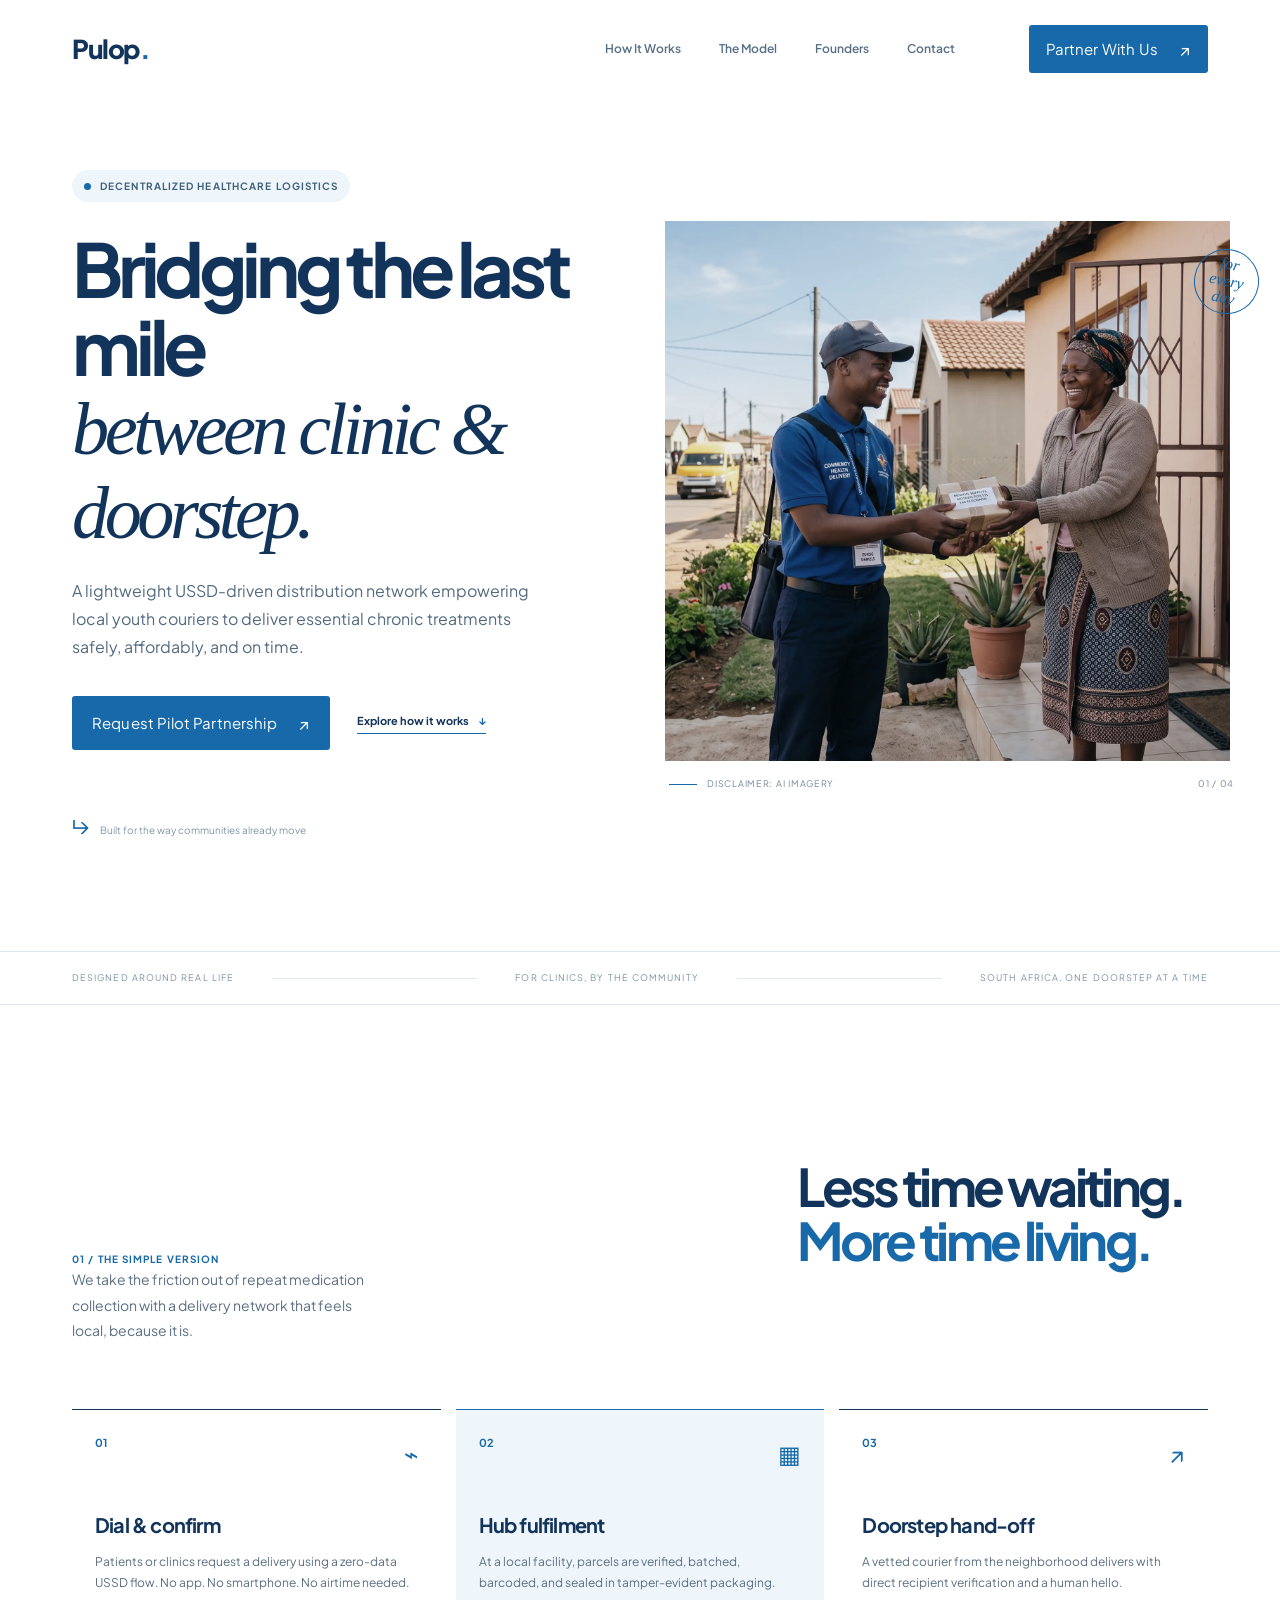
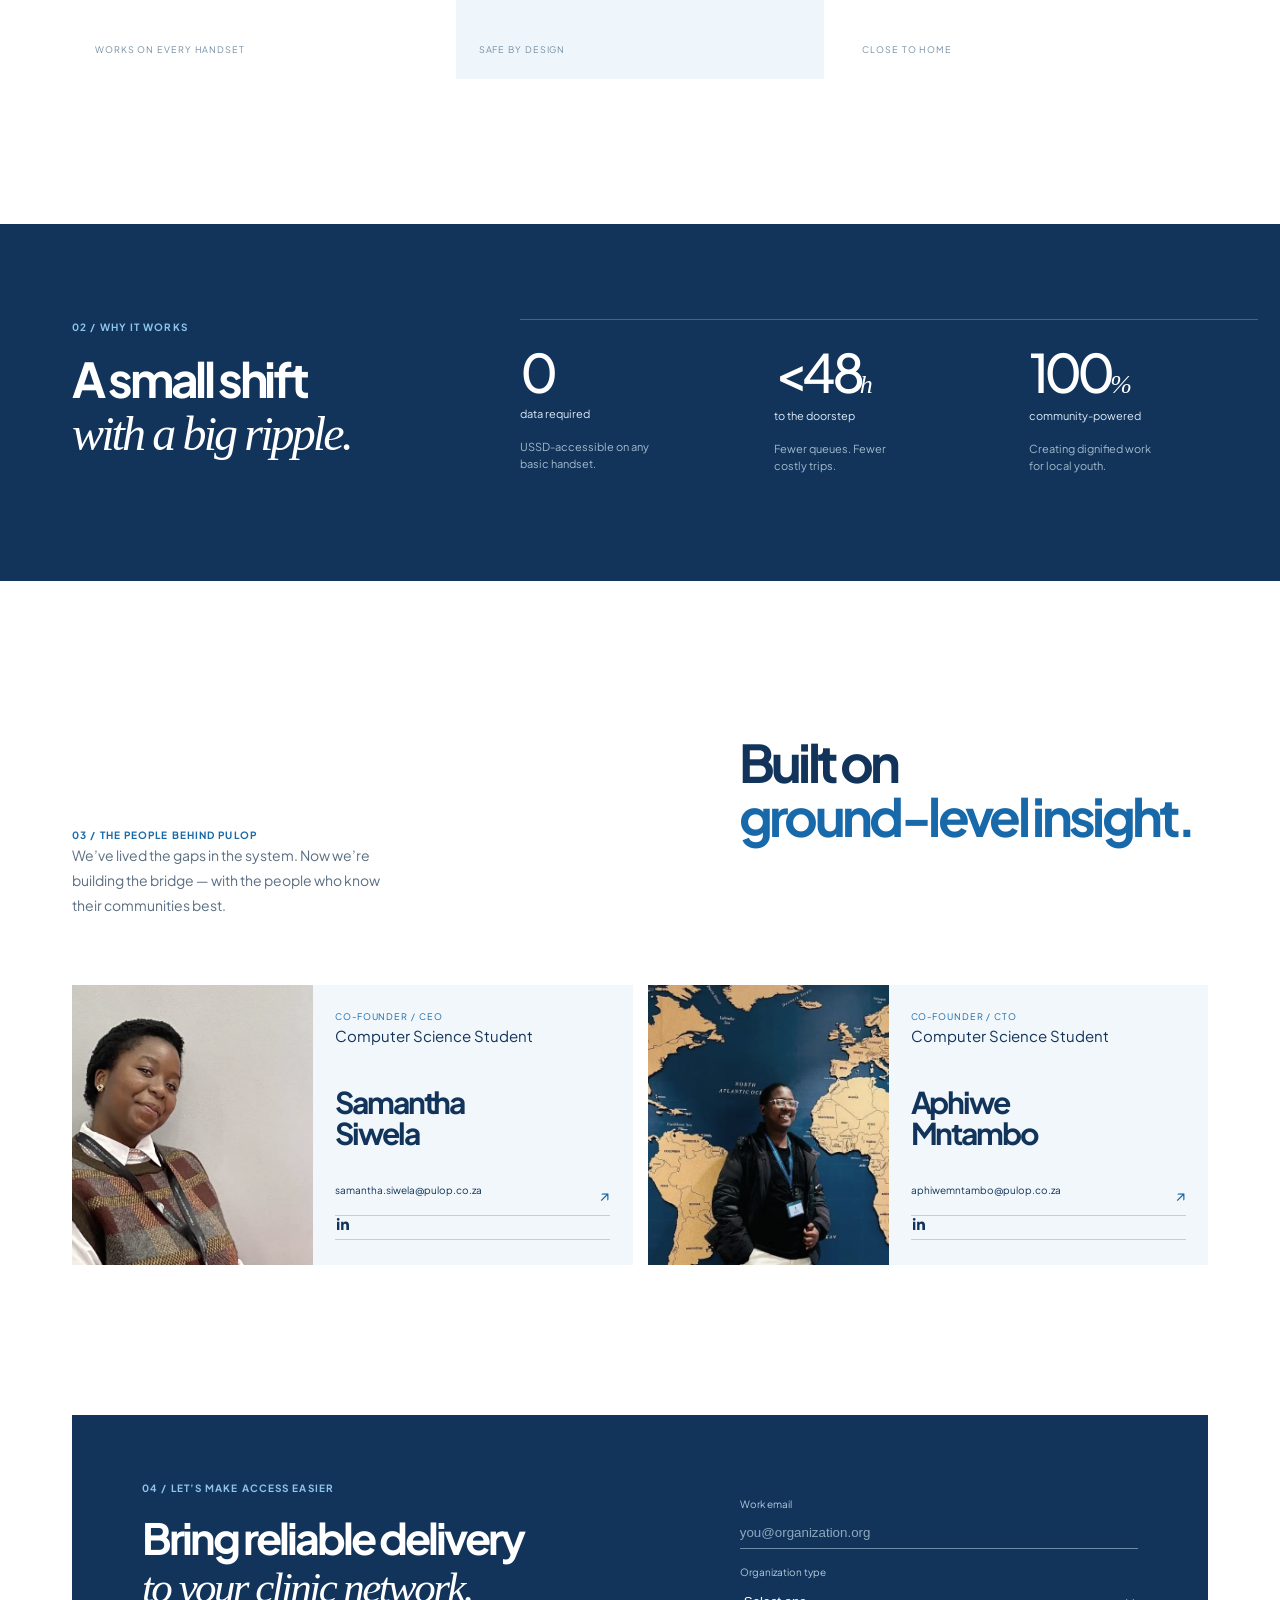
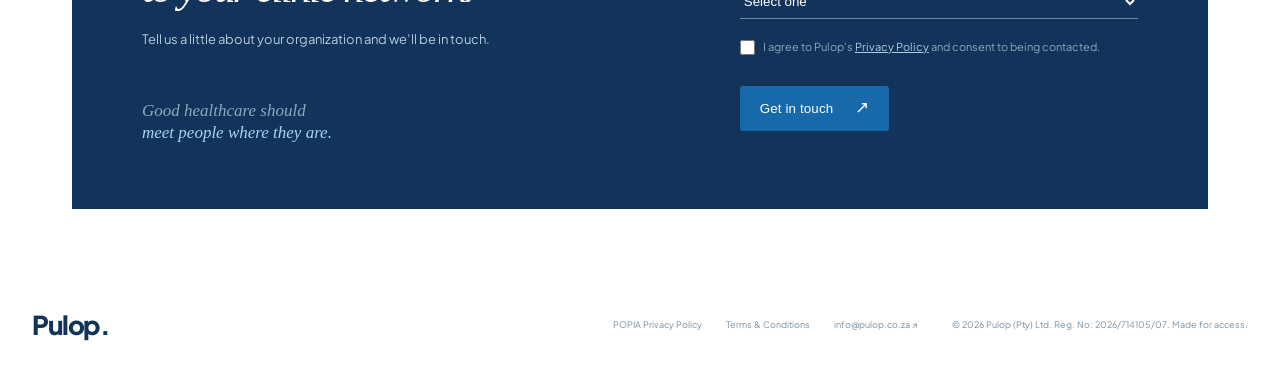
==== commit 16025992: "Refactor code structure for improved readability and maintainability" ====
--- a/index.html
+++ b/index.html
@@ -54,11 +54,11 @@
         <div class="hero-image-wrap">
           <div class="hero-image">
             <img
-              src="https://images.unsplash.com/photo-1532629345422-7515f3d16bb6?auto=format&fit=crop&w=1200&q=85"
-              alt="Community members standing together outside a neighborhood home"
+              src="assets/Ai-image.webp"
+              alt="AI-generated image representing Pulop's community healthcare delivery network"
             />
           </div>
-          <div class="image-caption"><span class="caption-line"></span> Khayelitsha, Western Cape <span>01 / 04</span></div>
+          <div class="image-caption"><span class="caption-line"></span> Disclaimer: AI imagery <span>01 / 04</span></div>
           <div class="stamp" aria-hidden="true">for<br />every<br />day</div>
         </div>
       </section>
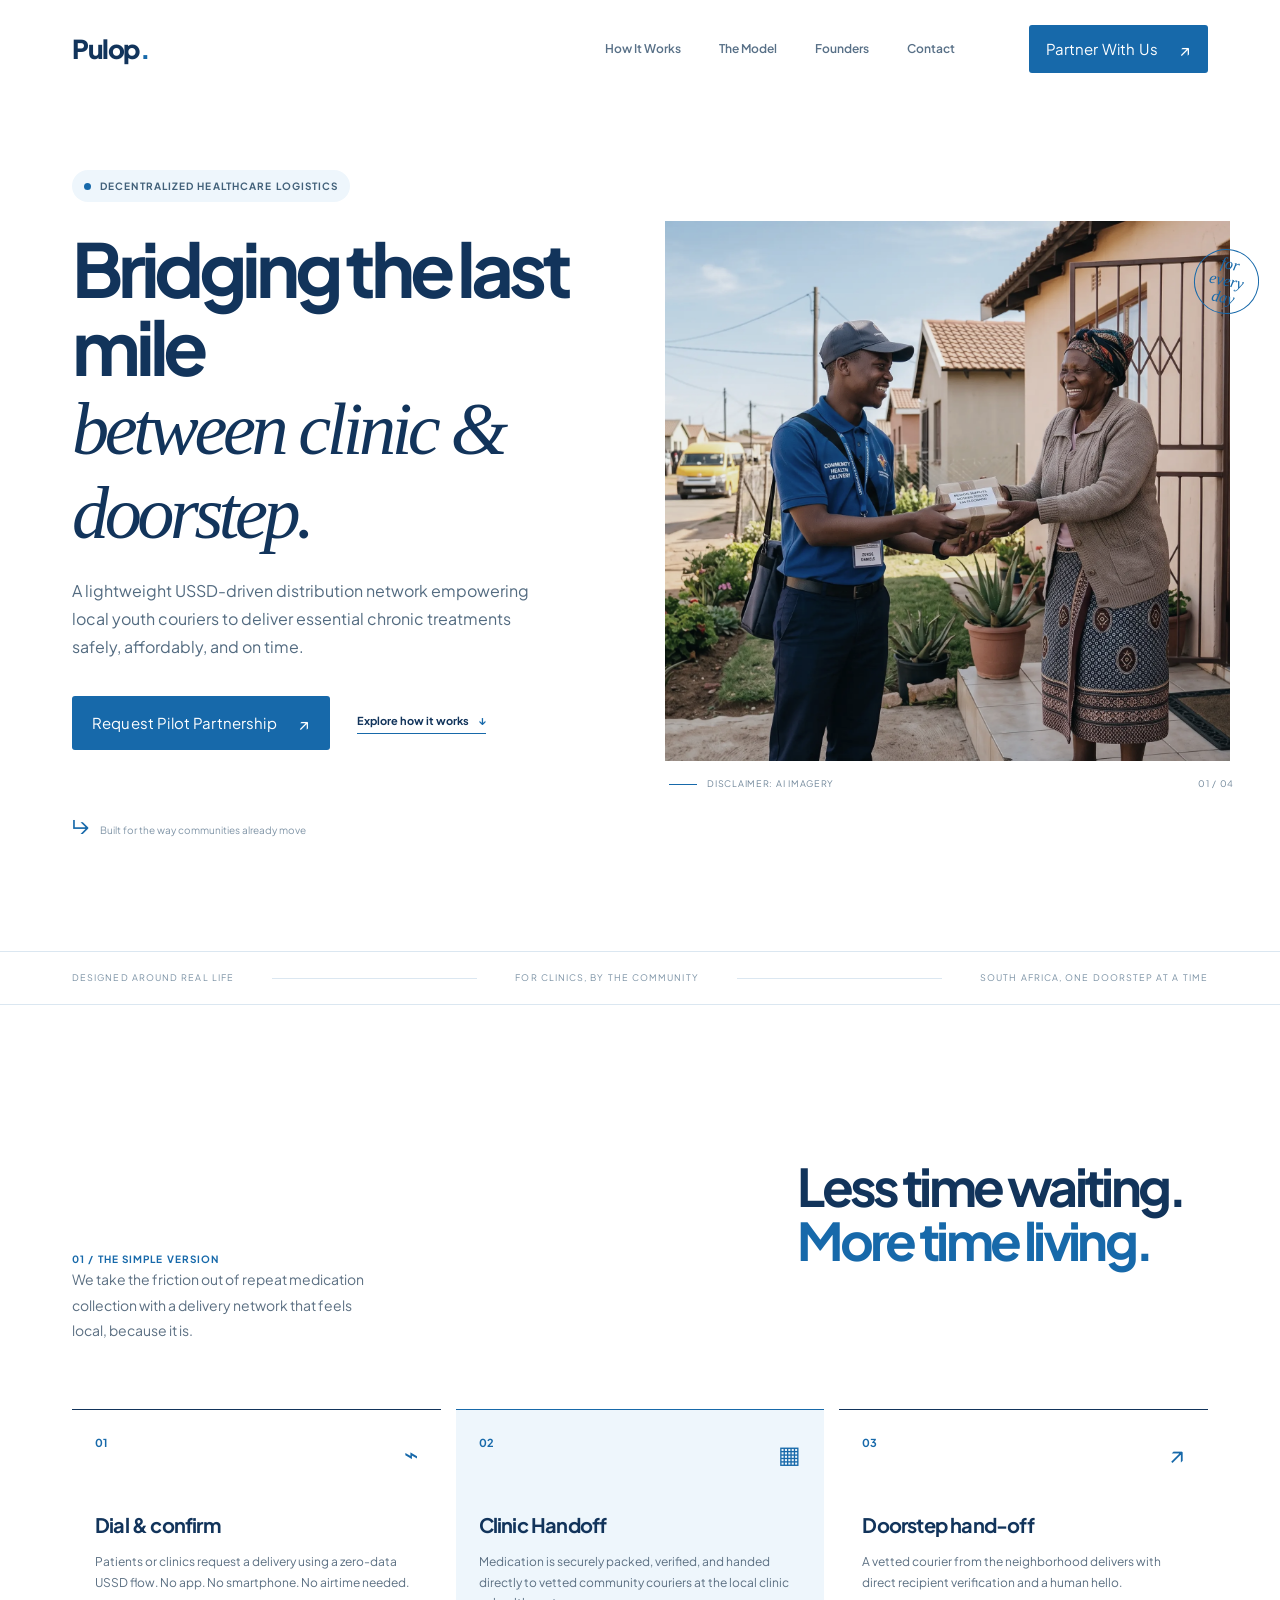
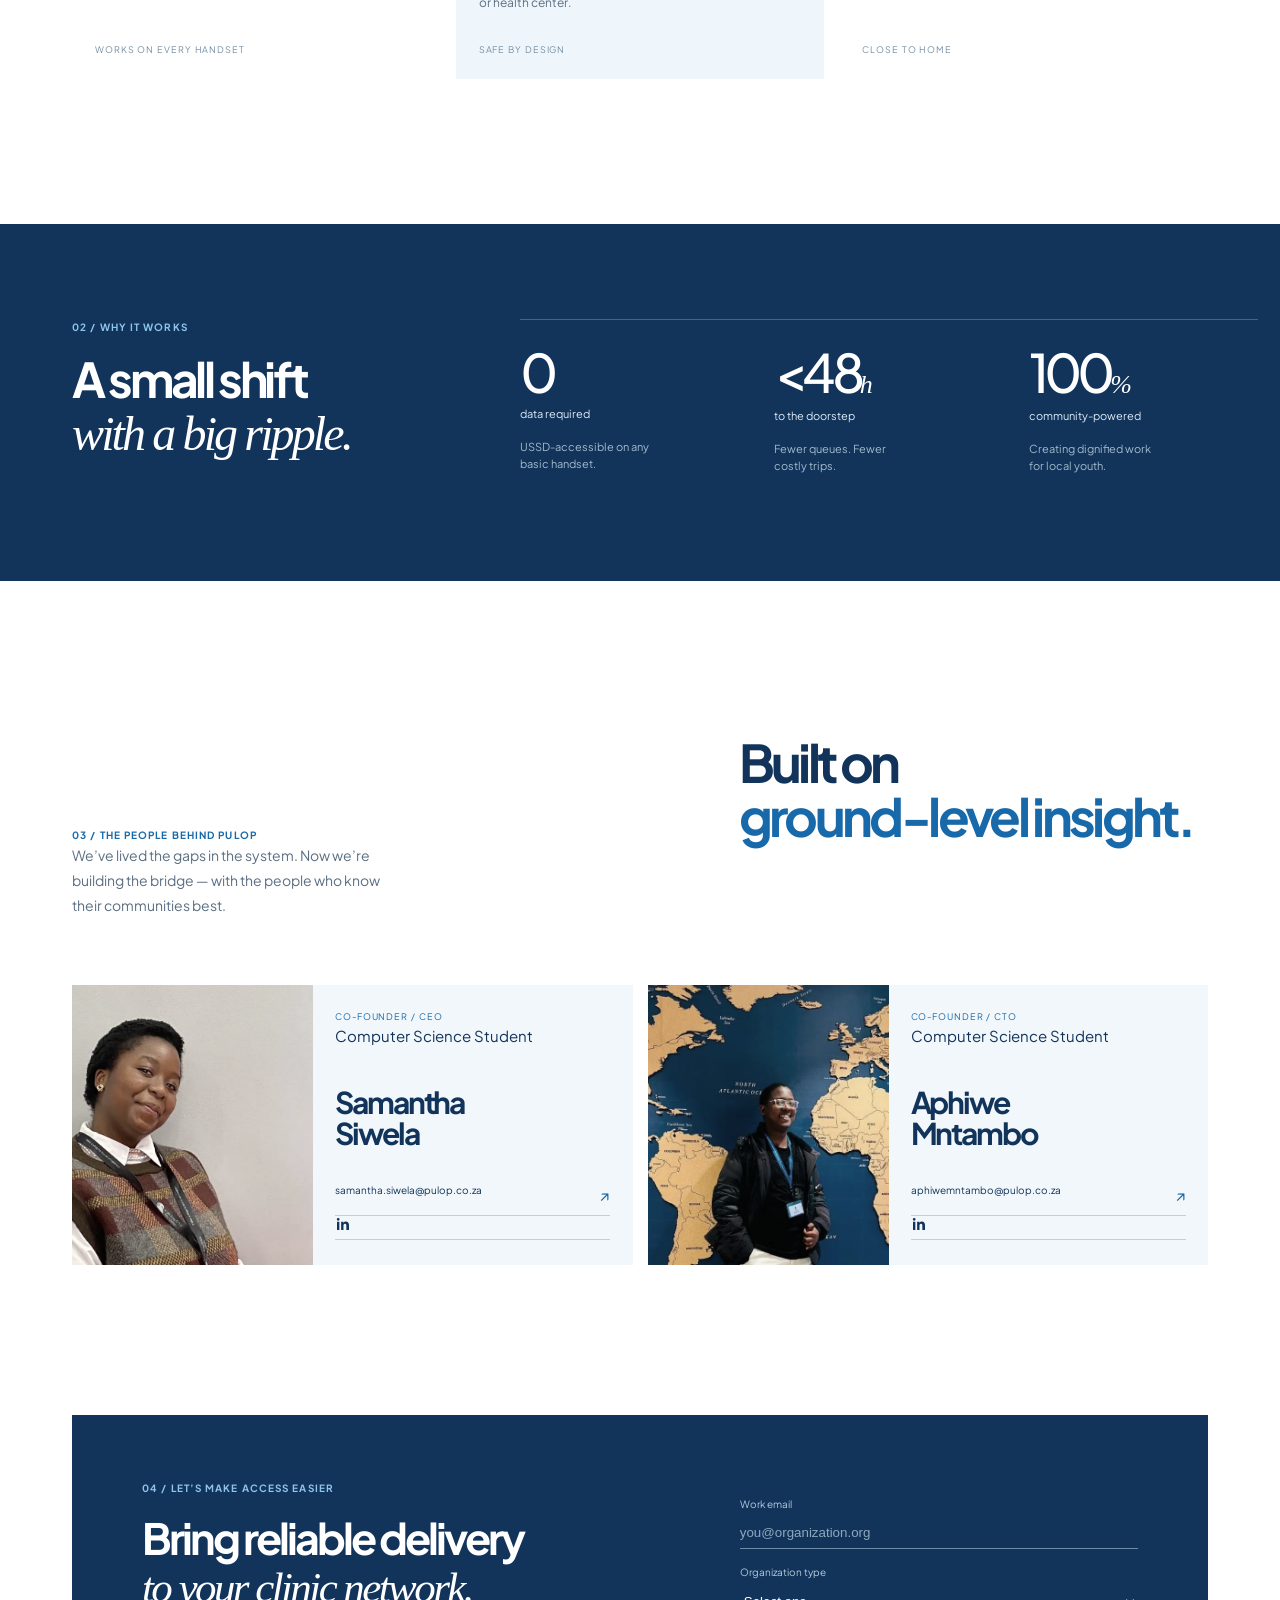
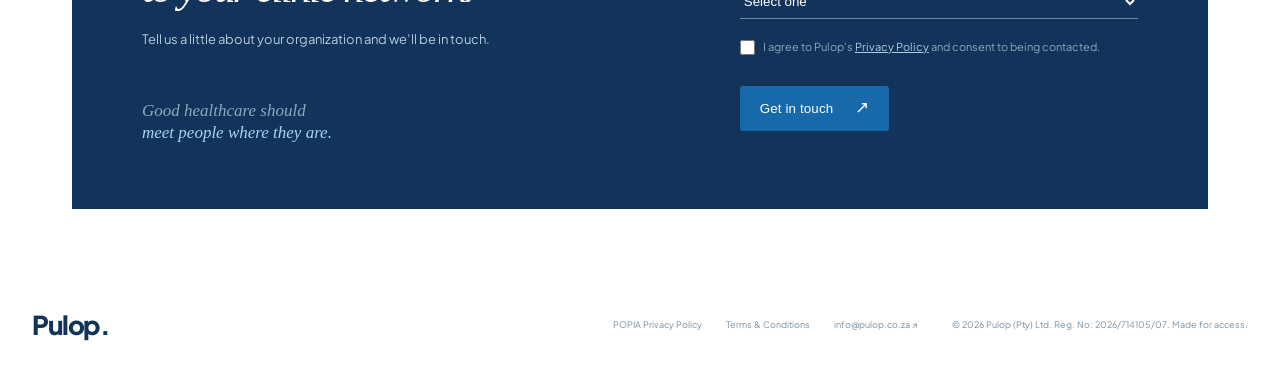
==== commit 69b22860: "Update step description for clarity and accuracy in the process flow" ====
--- a/index.html
+++ b/index.html
@@ -88,8 +88,8 @@
           </article>
           <article class="step-card step-card-featured">
             <div class="step-top"><span class="step-number">02</span><span class="step-symbol">▦</span></div>
-            <h3>Hub fulfilment</h3>
-            <p>At a local facility, parcels are verified, batched, barcoded, and sealed in tamper-evident packaging.</p>
+            <h3>Clinic Handoff</h3>
+            <p>Medication is securely packed, verified, and handed directly to vetted community couriers at the local clinic or health center.</p>
             <div class="step-foot">Safe by design</div>
           </article>
           <article class="step-card">
